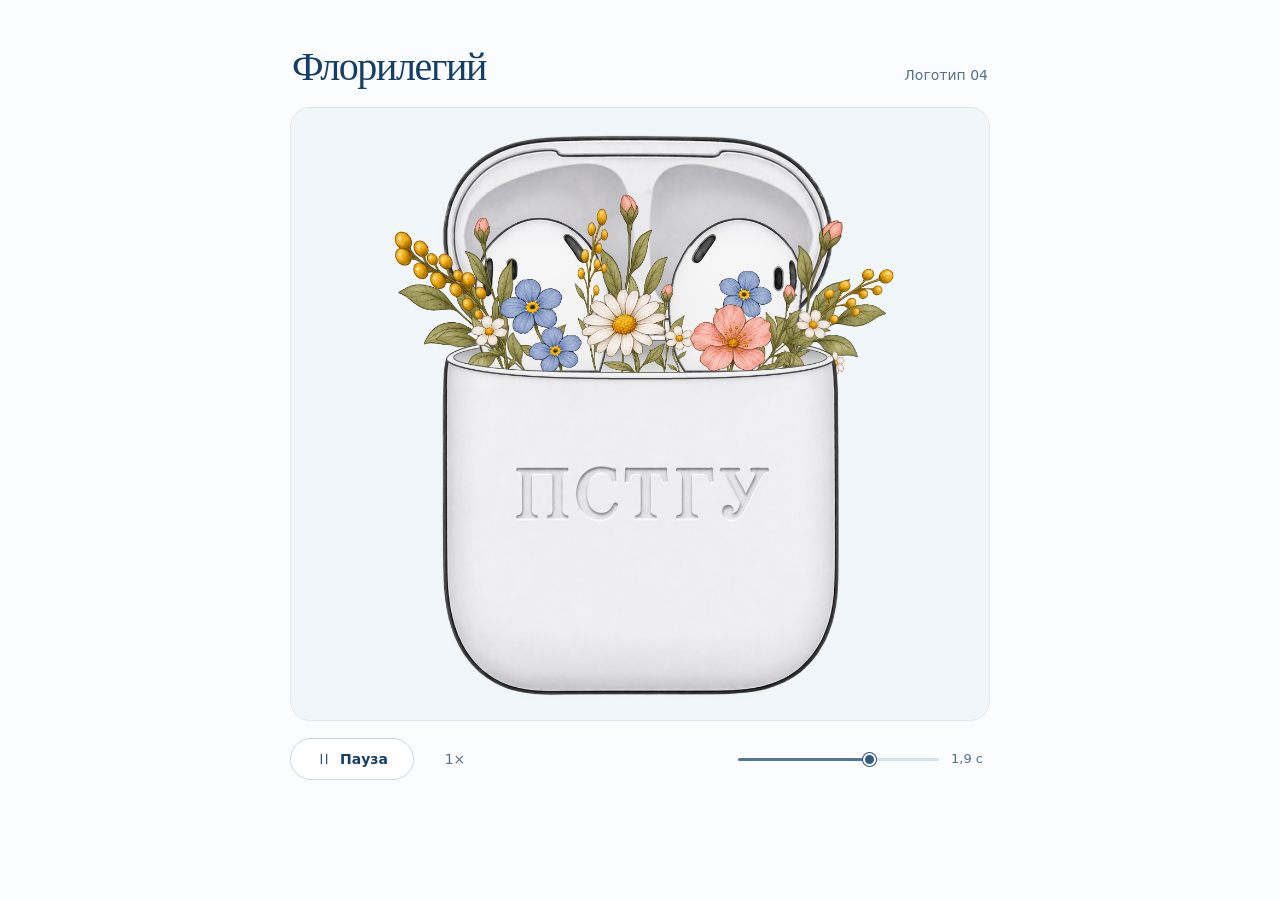
==== index.html @ d5cb24fe "Publish Florilegium interactive animation" ====
<!doctype html>
<html lang="ru">
<head>
<meta charset="utf-8">
<meta name="viewport" content="width=device-width,initial-scale=1,viewport-fit=cover">
<meta name="color-scheme" content="light">
<title>Флорилегий · Логотип 04</title>
<style>
*{box-sizing:border-box}
:root{color-scheme:light;--ink:#153f66;--muted:#57708a;--line:#c9d6e3;--surface:#f1f6fb;--paper:#fbfcfe}
body{margin:0;min-height:100vh;min-height:100svh;background:var(--paper);color:var(--ink);font:400 15px/1.45 system-ui,-apple-system,"Segoe UI",sans-serif}
main{width:min(100% - 40px,700px);margin:0 auto;padding:clamp(20px,5vh,60px) 0 24px}
header{display:flex;align-items:baseline;justify-content:space-between;gap:12px;margin:0 2px 18px}
h1{margin:0;font:500 clamp(28px,3.8vw,40px)/1.1 Georgia,"Times New Roman",serif;letter-spacing:-.035em}
header p{margin:0;color:var(--muted);font-size:14px}
figure{position:relative;margin:0;display:grid;place-items:center;border:1px solid #dfe8f0;border-radius:20px;background:var(--surface);overflow:hidden}
canvas{display:block;width:100%;height:auto;max-height:68svh;object-fit:contain}
.controls{display:flex;align-items:center;justify-content:space-between;gap:18px;margin-top:17px}
button{font:inherit;color:var(--ink);cursor:pointer}
.action{display:inline-flex;align-items:center;justify-content:center;gap:8px;height:42px;padding:0 15px;border:1px solid var(--line);border-radius:24px;background:#fff;color:var(--ink);font-size:14px;font-weight:550;white-space:nowrap;min-width:124px}
.action:hover{background:#eaf1f8;border-color:#9db3c7}
.action svg{width:16px;height:16px;fill:none;stroke:currentColor;stroke-width:1.7;stroke-linecap:round;stroke-linejoin:round}
.scrub{display:flex;align-items:center;gap:12px;max-width:252px;flex:auto}
input[type=range]{appearance:none;-webkit-appearance:none;margin:0;width:100%;height:40px;background:transparent;cursor:pointer;padding:0}
input[type=range]::-webkit-slider-runnable-track{height:3px;border-radius:2px;background:linear-gradient(to right,#537797 var(--played),#d8e2eb var(--played))}
input[type=range]::-moz-range-track{height:3px;border-radius:2px;background:#d8e2eb}
input[type=range]::-moz-range-progress{height:3px;border-radius:2px;background:#537797}
input[type=range]::-webkit-slider-thumb{appearance:none;width:13px;height:13px;margin-top:-5px;background:#315b80;border-radius:50%;border:2px solid var(--paper);box-shadow:0 0 0 1px #315b80}
input[type=range]::-moz-range-thumb{width:10px;height:10px;background:#315b80;border-radius:50%;border:2px solid var(--paper)}
output{min-width:3em;color:var(--muted);font-size:13px;white-space:nowrap;font-variant-numeric:tabular-nums}
:focus-visible{outline:2px solid #4679ae;outline-offset:4px}
html.render,html.render body,html.render main,html.render figure{background:transparent;border:0;margin:0;padding:0;border-radius:0;width:100%;height:100%;min-height:0}
html.render header,html.render .controls{display:none}html.render canvas{width:100%;height:100%;max-height:none;object-fit:contain}
@media(max-width:480px){main{width:calc(100% - 28px)}header{margin-bottom:14px}.controls{gap:14px}.action{min-width:106px;padding-inline:12px}figure{border-radius:15px}.scrub{gap:8px}}
.speed{border:0;background:transparent;color:var(--muted);padding:9px 7px;min-width:46px;font-size:14px;font-variant-numeric:tabular-nums}.speed[aria-pressed=true]{color:var(--ink);background:#eaf1f8;border-radius:9px}.scrub{margin-left:auto}@media(max-width:400px){.controls{gap:6px}}
</style>
<script>if(new URLSearchParams(location.search).has('render'))document.documentElement.classList.add('render');</script>
</head>
<body><main>
<header><h1>Флорилегий</h1><p>Логотип 04</p></header>
<figure><canvas id="scene" role="img" aria-label="Белый футляр раскрывается. Наушники остаются на месте, над бортиком поднимается букет."></canvas></figure>
<div class="controls"><button class="action" id="play" type="button"><svg viewBox="0 0 24 24" aria-hidden="true"><path id="glyph" d="M8 5l11 7-11 7z"/></svg><span id="actionLabel">Открыть</span></button><button type="button" id="speed" class="speed" title="Замедленный просмотр" aria-label="Замедленный просмотр" aria-pressed="false">1×</button><label class="scrub"><input type="range" id="scrub" min="0" value="0" step="1" aria-label="Ход анимации"><output id="clock">0,0 с</output></label></div>
</main>
<script>
const rig = {"motion": {"view": [4, 171, 1104, 1120], "openSides": [196, 910], "closedSides": [196, 917], "hinge": 598, "elevation": -0.17, "finalAngle": 1.4, "capHeight": 193, "seamSide": 642, "seamDrop": 27, "weight": 5.5, "rimY": 653, "originX": 556, "flowerBase": 707, "flowerWidth": 1056, "flowerTravel": 221, "capColors": ["#f5f4f4", "#f9f8f8", "#f2f1f2", "#e9e8ea", "#dadadc", "#393638"], "topSamples": [364.997, 363.716, 352.891, 340.641, 332.788, 324.32, 318.001, 311.894, 305.32, 300.787, 295.213, 291.001, 287.107, 283.893, 280.0, 276.107, 273.0, 270.0, 267.0, 264.107, 261.894, 259.107, 257.0, 255.0, 253.0, 251.0, 249.0, 247.107, 245.894, 244.106, 242.894, 241.107, 240.0, 239.0, 237.893, 236.107, 235.001, 234.107, 233.893, 233.0, 232.0, 231.107, 230.893, 230.0, 229.107, 228.894, 228.106, 227.894, 227.106, 226.894, 226.107, 226.0, 225.893, 225.107, 225.0, 225.0, 225.0, 224.893, 224.107, 224.0, 224.0, 224.0, 224.0, 224.0, 224.0, 223.893, 223.107, 223.0, 223.0, 223.0, 223.0, 223.0, 223.0, 223.0, 223.0, 223.0, 223.0, 223.0, 223.0, 223.0, 223.0, 223.0, 222.893, 222.107, 222.0, 222.0, 222.0, 222.0, 222.0, 222.0, 222.0, 222.0, 222.0, 222.0, 222.0, 222.0, 222.0, 222.0, 222.0, 222.0, 222.0, 222.0, 222.0, 222.0, 222.107, 222.893, 223.0, 223.0, 223.0, 223.0, 223.0, 223.0, 223.0, 223.0, 223.0, 223.0, 223.0, 223.0, 223.0, 223.0, 223.0, 223.0, 223.0, 223.0, 223.107, 223.893, 224.0, 224.0, 224.0, 224.0, 224.0, 224.0, 224.0, 224.0, 224.0, 224.0, 224.0, 224.0, 224.107, 224.893, 225.0, 225.0, 225.0, 225.0, 225.107, 225.893, 226.0, 226.107, 226.894, 227.106, 227.894, 228.106, 228.894, 229.106, 229.894, 230.107, 231.0, 232.0, 232.893, 233.107, 234.0, 235.0, 236.106, 237.787, 238.213, 239.894, 241.0, 242.107, 243.894, 245.106, 246.894, 248.107, 250.0, 252.0, 254.0, 256.0, 258.0, 260.0, 262.107, 265.0, 267.894, 270.213, 273.787, 276.213, 279.894, 283.107, 287.0, 291.0, 295.107, 299.894, 304.107, 309.001, 314.214, 321.107, 328.788, 335.534, 345.682, 354.642, 368.531, 384.969, 386.995]}, "plants": [{"id": "leaf-left", "file": "leaf-left.png", "label": "\u041e\u043b\u0438\u0432\u043a\u043e\u0432\u044b\u0439 \u0432\u0435\u0435\u0440 \u0441\u043b\u0435\u0432\u0430", "kind": "foliage", "box": [111, 460, 212, 231], "pivot": [154, 524], "root": [319, 686, 0, -1], "timing": [0.52, 0.86, 0.6, 0.83], "depth": -0.64}, {"id": "leaf-right", "file": "leaf-right.png", "label": "\u041e\u043b\u0438\u0432\u043a\u043e\u0432\u044b\u0439 \u0432\u0435\u0435\u0440 \u0441\u043f\u0440\u0430\u0432\u0430", "kind": "foliage", "box": [800, 494, 210, 197], "pivot": [968, 557], "root": [803, 686, 0, 1], "timing": [0.57, 0.92, 0.68, 0.9], "depth": -0.667}, {"id": "leaf-center", "file": "leaf-center.png", "label": "\u0423\u0437\u043a\u0438\u0435 \u043b\u0438\u0441\u0442\u044c\u044f \u0437\u0430 \u0440\u043e\u043c\u0430\u0448\u043a\u043e\u0439", "kind": "foliage", "box": [508, 439, 105, 251], "pivot": [590, 477], "root": [552, 685, 0, 1], "timing": [0.51, 0.85, 0.62, 0.84], "depth": -0.694}, {"id": "bud-left", "file": "bud-left.png", "label": "\u0412\u044b\u0441\u043e\u043a\u0438\u0439 \u0431\u0443\u0442\u043e\u043d \u0441\u043b\u0435\u0432\u0430", "kind": "bud", "box": [232, 368, 98, 321], "pivot": [269, 390], "root": [325, 685, 0, -1], "timing": [0.59, 0.91, 0.68, 0.89], "depth": -0.721}, {"id": "bud-tall", "file": "bud-tall.png", "label": "\u0412\u0435\u0440\u0445\u043d\u0438\u0439 \u0440\u043e\u0437\u043e\u0432\u044b\u0439 \u0431\u0443\u0442\u043e\u043d", "kind": "bud", "box": [478, 326, 104, 367], "pivot": [532, 351], "root": [517, 688, 0, 1], "timing": [0.57, 0.9, 0.67, 0.88], "depth": -0.748}, {"id": "bud-higher-right", "file": "bud-higher-right.png", "label": "\u0411\u0443\u0442\u043e\u043d \u0443 \u043f\u0440\u0430\u0432\u043e\u0439 \u043a\u0440\u044b\u0448\u043a\u0438", "kind": "bud", "box": [799, 371, 146, 323], "pivot": [910, 398], "root": [816, 689, 0, 1], "timing": [0.62, 0.94, 0.74, 0.92], "depth": -0.775}, {"id": "gold-left", "file": "gold-left.png", "label": "\u0417\u043e\u043b\u043e\u0442\u0430\u044f \u0432\u0435\u0442\u043e\u0447\u043a\u0430 \u0441\u043b\u0435\u0432\u0430", "kind": "sprig", "box": [104, 393, 219, 301], "pivot": [145, 432], "root": [317, 688, 0, -1], "timing": [0.49, 0.85, 0.55, 0.82], "depth": -0.802}, {"id": "gold-middle", "file": "gold-middle.png", "label": "\u0417\u043e\u043b\u043e\u0442\u0430\u044f \u0432\u0435\u0442\u043e\u0447\u043a\u0430 \u0432 \u0446\u0435\u043d\u0442\u0440\u0435", "kind": "sprig", "box": [434, 351, 67, 339], "pivot": [482, 393], "root": [489, 686, 0, -1], "timing": [0.52, 0.91, 0.59, 0.87], "depth": -0.829}, {"id": "gold-right", "file": "gold-right.png", "label": "\u0417\u043e\u043b\u043e\u0442\u0430\u044f \u0432\u0435\u0442\u043e\u0447\u043a\u0430 \u0441\u043f\u0440\u0430\u0432\u0430", "kind": "sprig", "box": [804, 461, 219, 233], "pivot": [987, 490], "root": [808, 689, 0, 1], "timing": [0.53, 0.91, 0.61, 0.89], "depth": -0.856}, {"id": "leaf-low-left", "file": "leaf-low-left.png", "label": "\u041d\u0438\u0436\u043d\u044f\u044f \u0437\u0435\u043b\u0435\u043d\u044c \u0441\u043b\u0435\u0432\u0430", "kind": "foliage", "box": [177, 546, 201, 144], "pivot": [213, 599], "root": [374, 685, 0, -1], "timing": [0.57, 0.95, 0.67, 0.93], "depth": -0.883}, {"id": "leaf-low-right", "file": "leaf-low-right.png", "label": "\u041d\u0438\u0436\u043d\u044f\u044f \u0437\u0435\u043b\u0435\u043d\u044c \u0441\u043f\u0440\u0430\u0432\u0430", "kind": "foliage", "box": [754, 548, 141, 143], "pivot": [865, 594], "root": [757, 686, 0, 1], "timing": [0.59, 0.97, 0.71, 0.92], "depth": -0.91}, {"id": "bud-right", "file": "bud-right.png", "label": "\u041c\u0430\u043b\u044b\u0439 \u043f\u0440\u0430\u0432\u044b\u0439 \u0431\u0443\u0442\u043e\u043d", "kind": "bud", "box": [780, 484, 77, 210], "pivot": [828, 502], "root": [783, 690, 0, 1], "timing": [0.64, 0.97, 0.74, 0.93], "depth": -0.937}, {"id": "bud-center", "file": "bud-center.png", "label": "\u041c\u0430\u043b\u044b\u0439 \u0446\u0435\u043d\u0442\u0440\u0430\u043b\u044c\u043d\u044b\u0439 \u0431\u0443\u0442\u043e\u043d", "kind": "bud", "box": [570, 487, 71, 208], "pivot": [607, 504], "root": [602, 691, 0, 1], "timing": [0.6, 0.96, 0.72, 0.94], "depth": -0.964}, {"id": "blue-right", "file": "blue-right.png", "label": "\u041f\u0440\u0430\u0432\u0430\u044f \u043d\u0435\u0437\u0430\u0431\u0443\u0434\u043a\u0430", "kind": "blossom", "box": [689, 465, 111, 223], "pivot": [746, 512], "root": [715, 683, 0, 1], "timing": [0.48, 0.82, 0.53, 0.8], "depth": -0.991}, {"id": "blue-top-left", "file": "blue-top-left.png", "label": "\u041a\u0440\u0443\u043f\u043d\u0430\u044f \u043b\u0435\u0432\u0430\u044f \u043d\u0435\u0437\u0430\u0431\u0443\u0434\u043a\u0430", "kind": "blossom", "box": [296, 480, 129, 210], "pivot": [359, 535], "root": [380, 685, 0, -1], "timing": [0.43, 0.77, 0.5, 0.75], "depth": -1.018}, {"id": "white-left", "file": "white-left.png", "label": "\u041c\u0430\u043b\u0430\u044f \u0440\u043e\u043c\u0430\u0448\u043a\u0430 \u0441\u043b\u0435\u0432\u0430", "kind": "small", "box": [244, 547, 99, 146], "pivot": [281, 580], "root": [338, 689, 0, -1], "timing": [0.56, 0.88, 0.63, 0.85], "depth": -1.045}, {"id": "white-mid", "file": "white-mid.png", "label": "\u041c\u0430\u043b\u0430\u044f \u0440\u043e\u043c\u0430\u0448\u043a\u0430 \u0441\u043f\u0440\u0430\u0432\u0430 \u043e\u0442 \u0446\u0435\u043d\u0442\u0440\u0430", "kind": "small", "box": [598, 565, 58, 126], "pivot": [627, 592], "root": [620, 687, 0, 1], "timing": [0.64, 0.94, 0.73, 0.92], "depth": -1.072}, {"id": "white-right", "file": "white-right.png", "label": "\u0420\u043e\u043c\u0430\u0448\u043a\u0430 \u0443 \u043f\u0440\u0430\u0432\u043e\u0439 \u0432\u0435\u0442\u043e\u0447\u043a\u0438", "kind": "small", "box": [797, 534, 112, 158], "pivot": [872, 566], "root": [800, 688, 0, 1], "timing": [0.63, 0.95, 0.72, 0.93], "depth": -1.099}, {"id": "rose", "file": "rose.png", "label": "\u041a\u0440\u0443\u043f\u043d\u044b\u0439 \u0440\u043e\u0437\u043e\u0432\u044b\u0439 \u0446\u0432\u0435\u0442\u043e\u043a", "kind": "blossom", "box": [644, 526, 170, 165], "pivot": [726, 599], "root": [719, 687, 0, 1], "timing": [0.41, 0.79, 0.49, 0.76], "depth": -1.126}, {"id": "daisy", "file": "daisy.png", "label": "\u041a\u0440\u0443\u043f\u043d\u0430\u044f \u0431\u0435\u043b\u0430\u044f \u0440\u043e\u043c\u0430\u0448\u043a\u0430", "kind": "blossom", "box": [446, 499, 161, 190], "pivot": [527, 566], "root": [536, 685, 0, -1], "timing": [0.38, 0.75, 0.46, 0.73], "depth": -1.153}, {"id": "blue-low", "file": "blue-low.png", "label": "\u041d\u0438\u0436\u043d\u044f\u044f \u0441\u0438\u043d\u044f\u044f \u043d\u0435\u0437\u0430\u0431\u0443\u0434\u043a\u0430", "kind": "blossom", "box": [350, 568, 103, 124], "pivot": [401, 615], "root": [427, 688, 0, -1], "timing": [0.53, 0.86, 0.6, 0.84], "depth": -1.18}, {"id": "white-low", "file": "white-low.png", "label": "\u041c\u0430\u043b\u0430\u044f \u0440\u043e\u043c\u0430\u0448\u043a\u0430 \u043d\u0430 \u043a\u0440\u0430\u044e", "kind": "small", "box": [837, 600, 112, 93], "pivot": [925, 626], "root": [840, 689, 0, 1], "timing": [0.68, 1, 0.77, 0.97], "depth": -1.207}], "celRate": 0};
const imageSources = {"back": "[data-uri]", "body": "[data-uri]", "buds": "[data-uri]", "budsShadow": "[data-uri]", "cap": "[data-uri]", "glow": "[data-uri]", "insideShadow": "[data-uri]", "lid": "[data-uri]", "leaf-left": "[data-uri]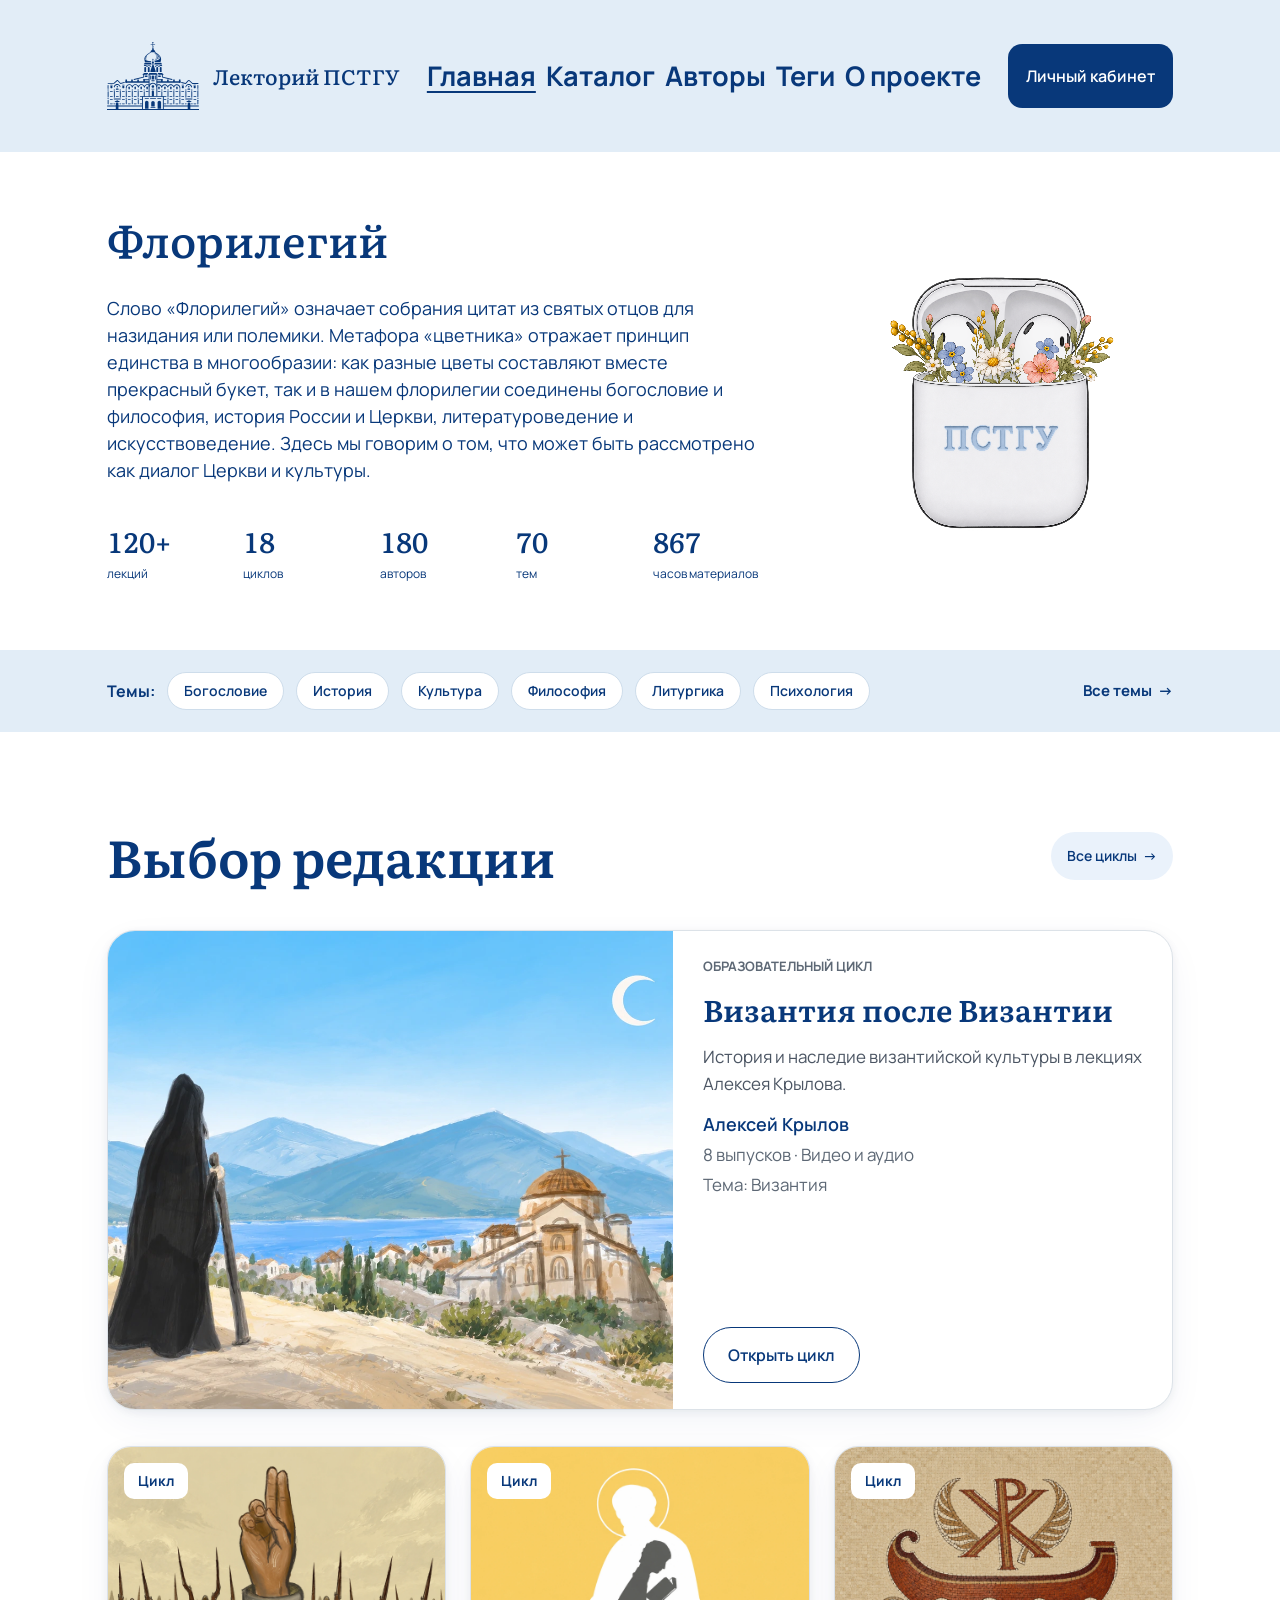
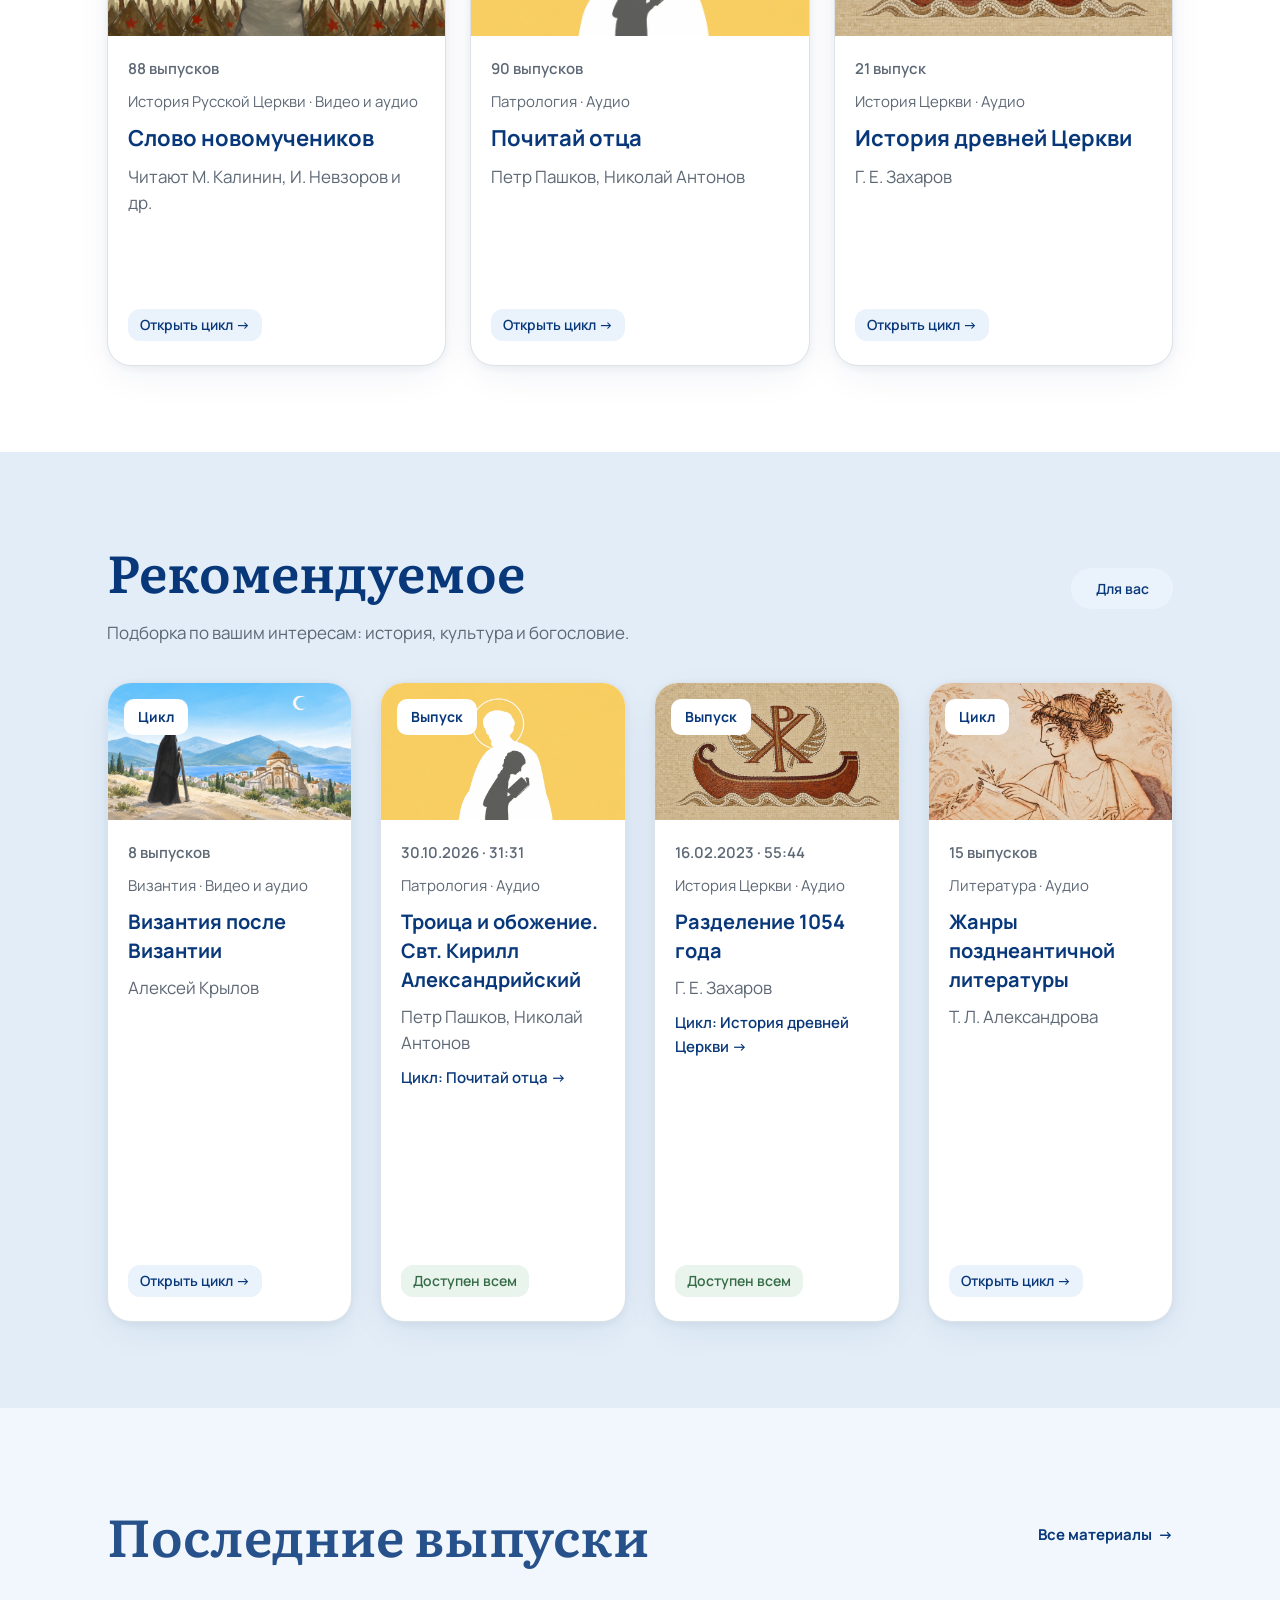
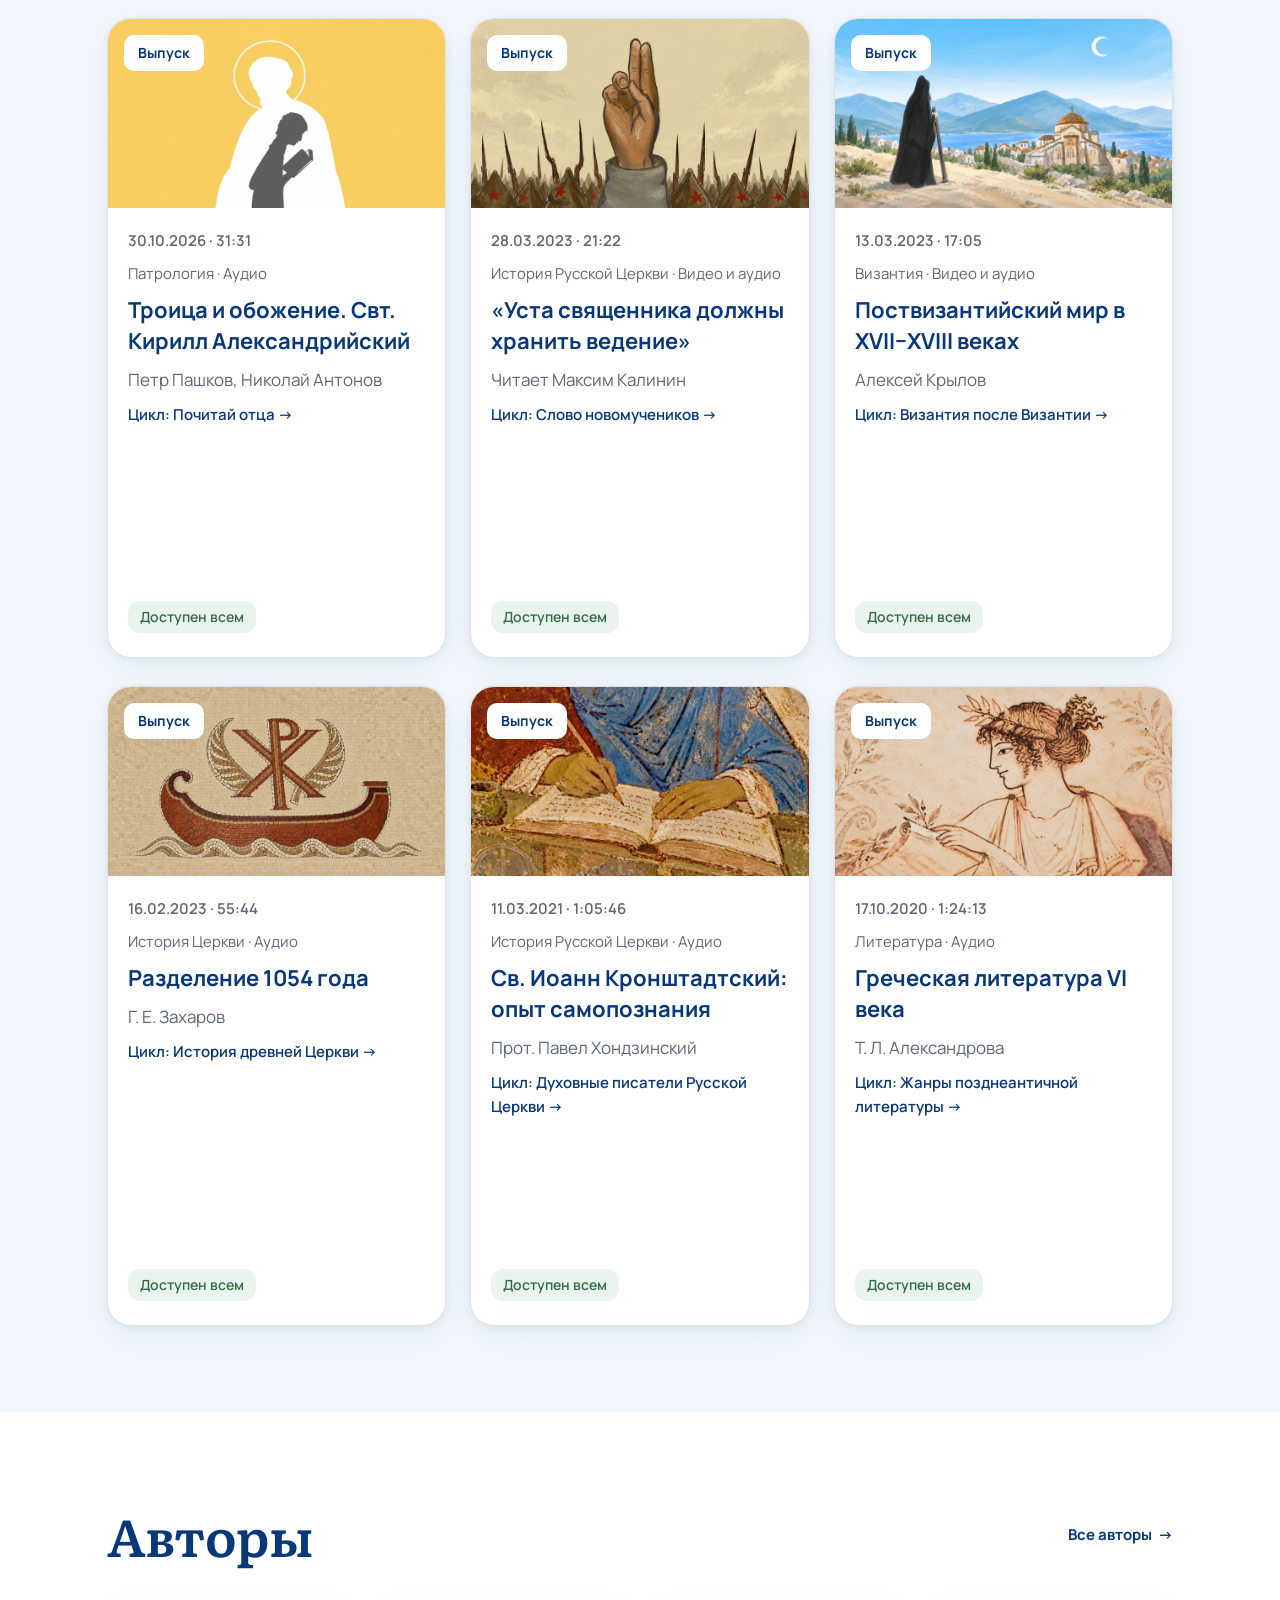
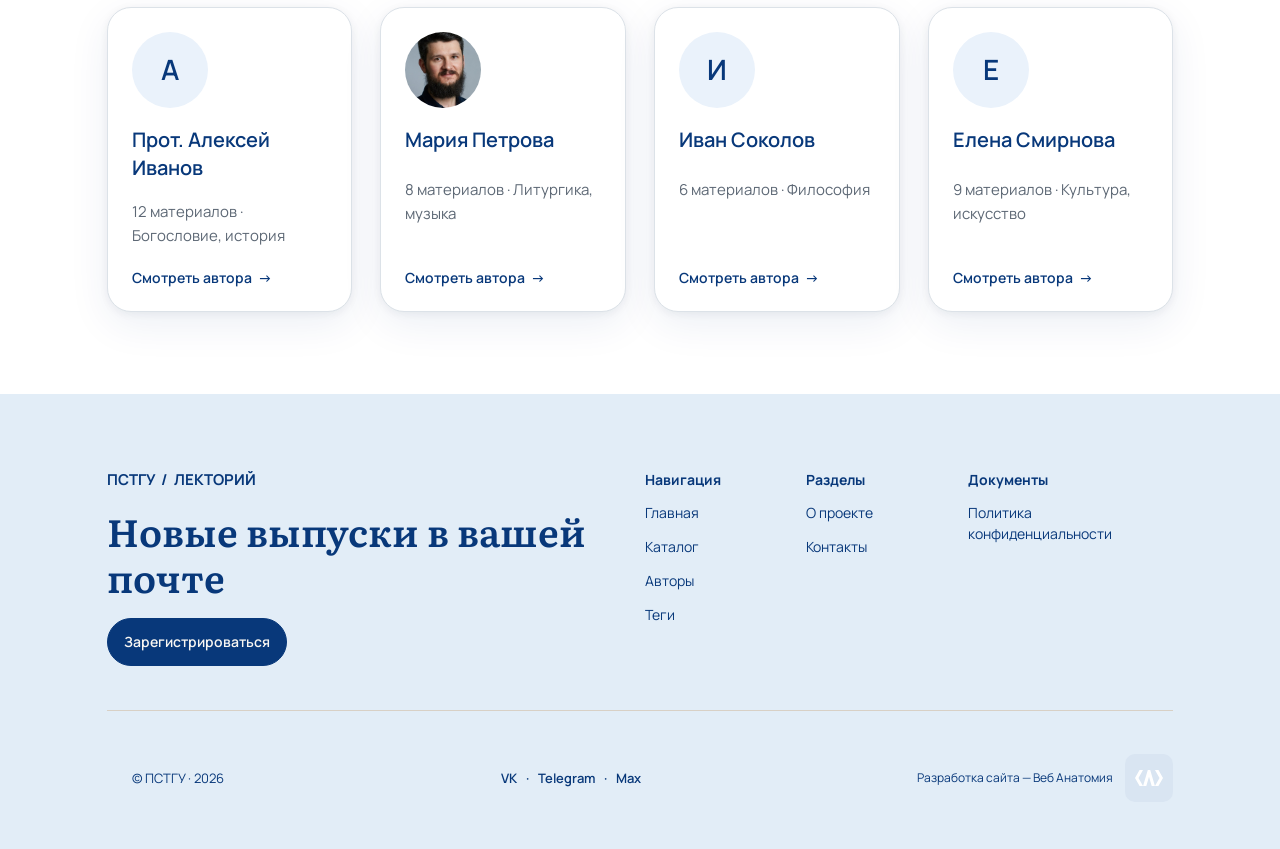
